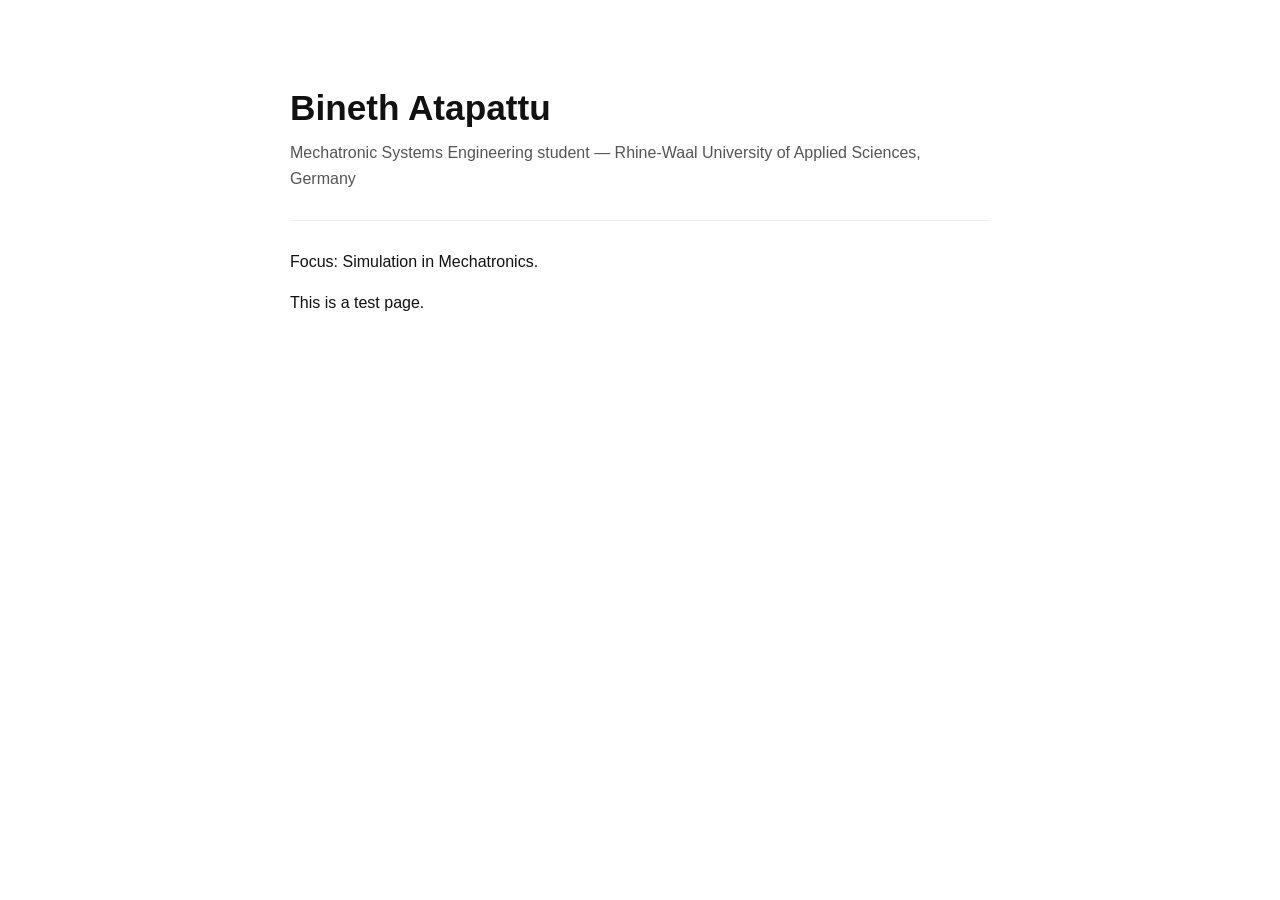
==== index.html @ b87e43ed "Initial portfolio test page Co-Authored-By: Claude Opus 4.8 <noreply@anthropic.com>" ====
<!DOCTYPE html>
<html lang="en">
<head>
  <meta charset="UTF-8" />
  <meta name="viewport" content="width=device-width, initial-scale=1.0" />
  <title>Bineth Atapattu</title>
  <style>
    body {
      font-family: -apple-system, BlinkMacSystemFont, "Segoe UI", Arial, sans-serif;
      background: #ffffff;
      color: #111111;
      max-width: 700px;
      margin: 80px auto;
      padding: 0 24px;
      line-height: 1.6;
    }
    h1 { font-size: 2.2rem; margin-bottom: 4px; }
    p.sub { color: #555; margin-top: 0; }
    hr { border: none; border-top: 1px solid #eee; margin: 28px 0; }
  </style>
</head>
<body>
  <h1>Bineth Atapattu</h1>
  <p class="sub">Mechatronic Systems Engineering student — Rhine-Waal University of Applied Sciences, Germany</p>
  <hr />
  <p>Focus: Simulation in Mechatronics.</p>
  <p>This is a test page.</p>
</body>
</html>
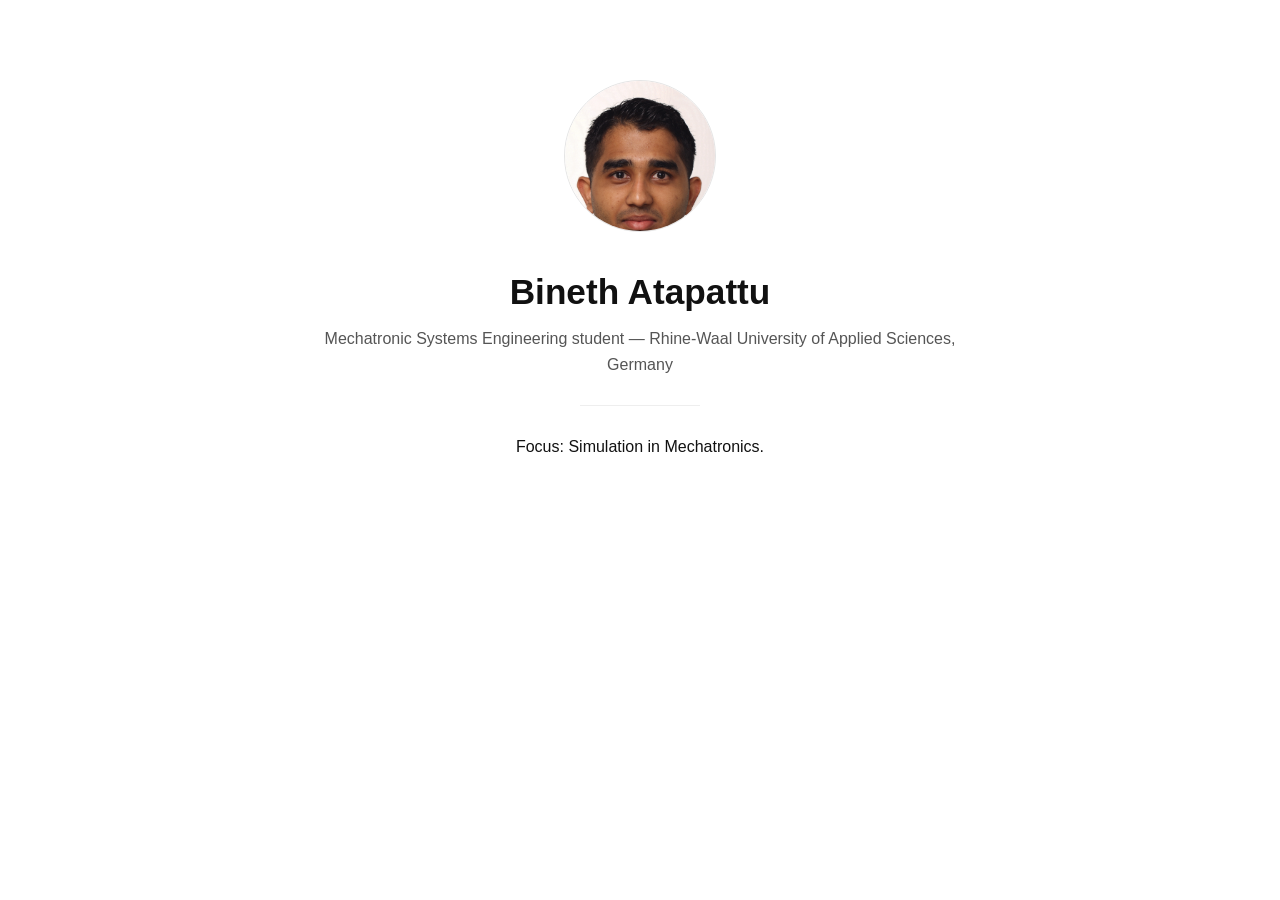
==== commit f9f24f25: "Add profile photo to homepage Co-Authored-By: Claude Opus 4.8 <noreply@anthropic.com>" ====
--- a/index.html
+++ b/index.html
@@ -13,17 +13,27 @@
       margin: 80px auto;
       padding: 0 24px;
       line-height: 1.6;
+      text-align: center;
     }
-    h1 { font-size: 2.2rem; margin-bottom: 4px; }
+    img.photo {
+      width: 150px;
+      height: 150px;
+      border-radius: 50%;
+      object-fit: cover;
+      object-position: center top;
+      border: 1px solid #e5e5e5;
+      margin-bottom: 24px;
+    }
+    h1 { font-size: 2.2rem; margin: 0 0 6px; }
     p.sub { color: #555; margin-top: 0; }
-    hr { border: none; border-top: 1px solid #eee; margin: 28px 0; }
+    hr { border: none; border-top: 1px solid #eee; margin: 28px auto; max-width: 120px; }
   </style>
 </head>
 <body>
+  <img class="photo" src="binethfacephoto.png" alt="Bineth Atapattu" />
   <h1>Bineth Atapattu</h1>
   <p class="sub">Mechatronic Systems Engineering student — Rhine-Waal University of Applied Sciences, Germany</p>
   <hr />
   <p>Focus: Simulation in Mechatronics.</p>
-  <p>This is a test page.</p>
 </body>
 </html>
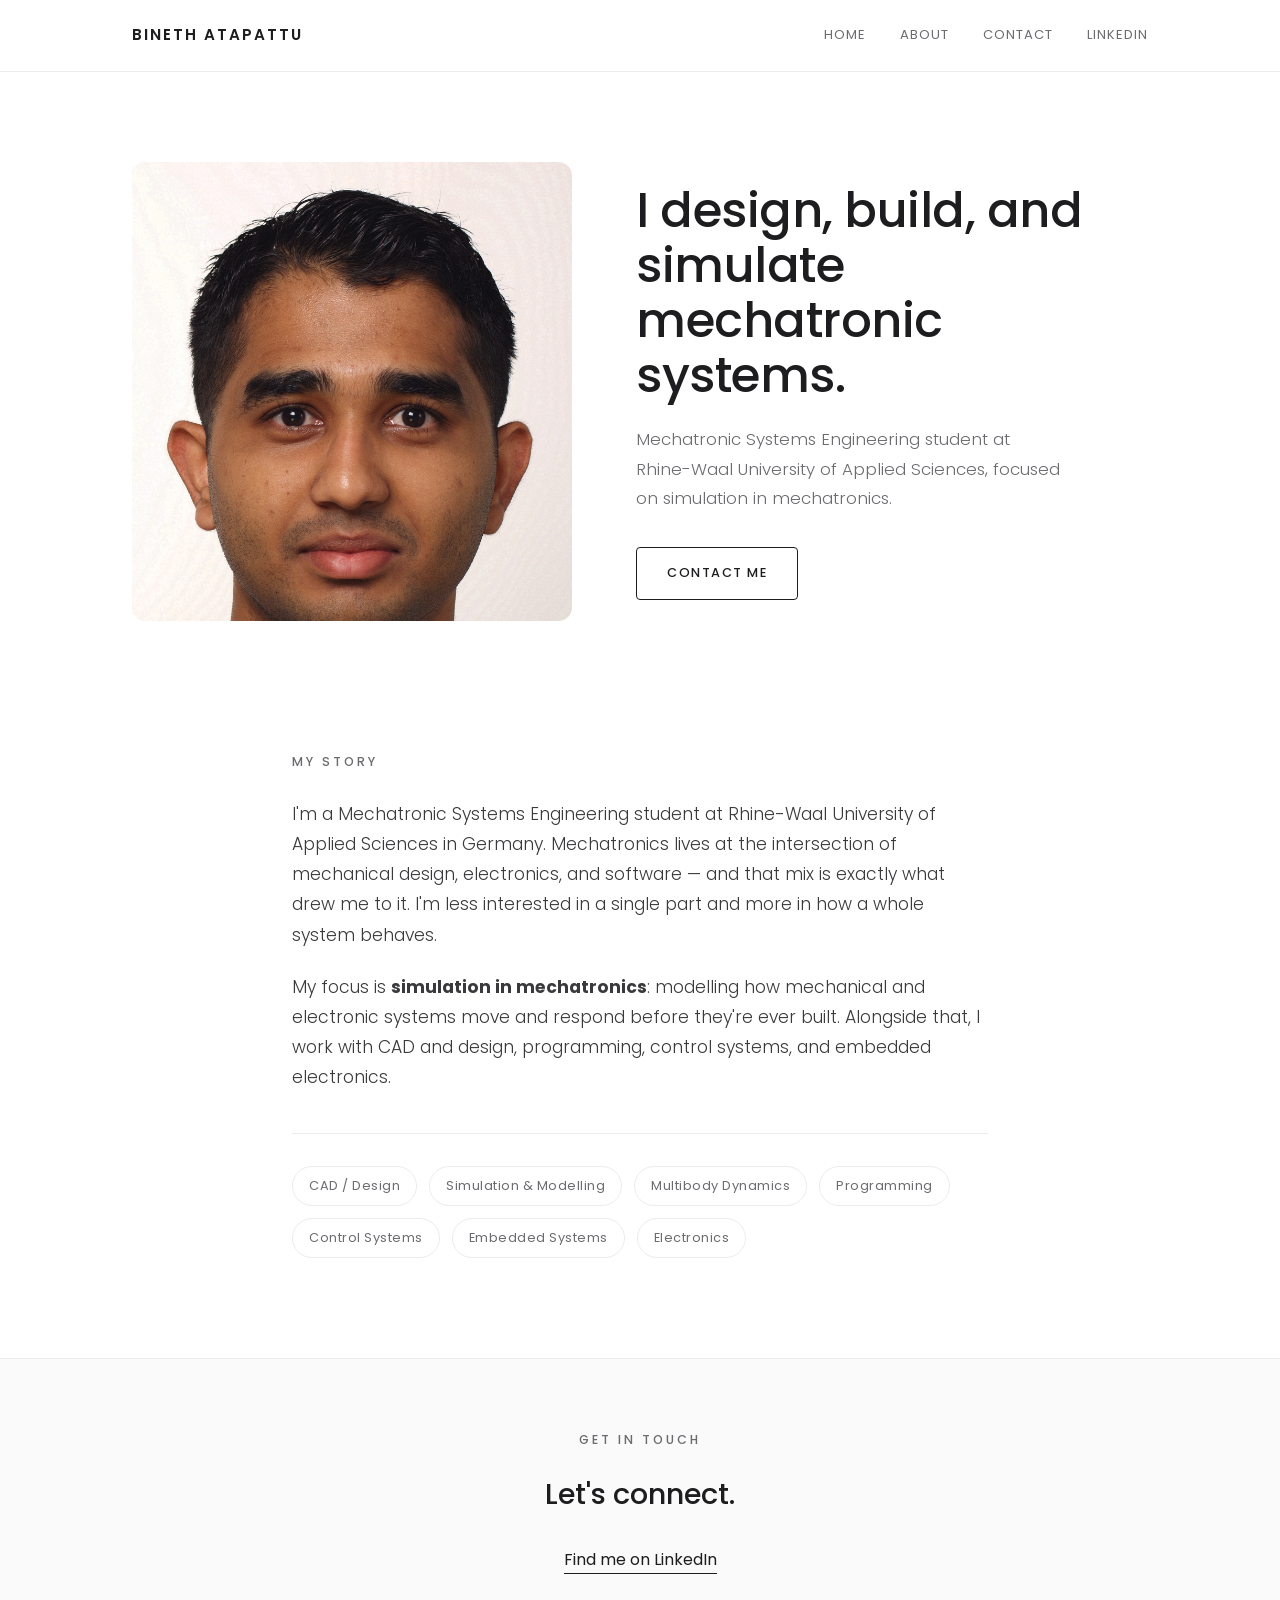
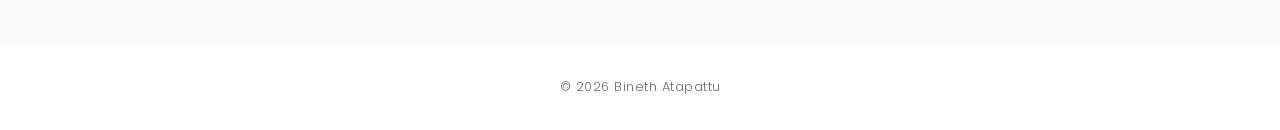
==== commit 45c3f333: "Rebuild homepage in minimal editorial style (Liv Lanes concept) Co-Authored-By: Claude Opus 4.8 <nor" ====
--- a/index.html
+++ b/index.html
@@ -4,36 +4,161 @@
   <meta charset="UTF-8" />
   <meta name="viewport" content="width=device-width, initial-scale=1.0" />
   <title>Bineth Atapattu</title>
+  <meta name="description" content="Bineth Atapattu — Mechatronic Systems Engineering student specializing in simulation in mechatronics." />
+  <link rel="preconnect" href="https://fonts.googleapis.com" />
+  <link rel="preconnect" href="https://fonts.gstatic.com" crossorigin />
+  <link href="https://fonts.googleapis.com/css2?family=Poppins:wght@300;400;500;600&display=swap" rel="stylesheet" />
   <style>
+    :root {
+      --bg: #ffffff;
+      --text: #1d1d1f;
+      --muted: #6b6b70;
+      --line: #ececec;
+      --dark: #1d1d1f;
+      --max: 1080px;
+    }
+    * { box-sizing: border-box; margin: 0; padding: 0; }
+    html { scroll-behavior: smooth; }
     body {
-      font-family: -apple-system, BlinkMacSystemFont, "Segoe UI", Arial, sans-serif;
-      background: #ffffff;
-      color: #111111;
-      max-width: 700px;
-      margin: 80px auto;
-      padding: 0 24px;
-      line-height: 1.6;
-      text-align: center;
+      font-family: "Poppins", -apple-system, BlinkMacSystemFont, "Segoe UI", sans-serif;
+      background: var(--bg);
+      color: var(--text);
+      font-weight: 300;
+      line-height: 1.75;
+      -webkit-font-smoothing: antialiased;
     }
-    img.photo {
-      width: 150px;
-      height: 150px;
-      border-radius: 50%;
-      object-fit: cover;
-      object-position: center top;
-      border: 1px solid #e5e5e5;
-      margin-bottom: 24px;
+    a { color: inherit; text-decoration: none; }
+
+    /* NAV */
+    nav {
+      position: sticky; top: 0; z-index: 20;
+      background: rgba(255,255,255,0.9);
+      backdrop-filter: blur(8px);
+      border-bottom: 1px solid var(--line);
     }
-    h1 { font-size: 2.2rem; margin: 0 0 6px; }
-    p.sub { color: #555; margin-top: 0; }
-    hr { border: none; border-top: 1px solid #eee; margin: 28px auto; max-width: 120px; }
+    nav .inner {
+      max-width: var(--max); margin: 0 auto;
+      padding: 22px 32px;
+      display: flex; align-items: center; justify-content: space-between;
+    }
+    nav .brand {
+      font-weight: 600; letter-spacing: 2px; text-transform: uppercase; font-size: 0.95rem;
+    }
+    nav .menu { display: flex; gap: 34px; align-items: center; }
+    nav .menu a {
+      font-size: 0.82rem; letter-spacing: 1px; text-transform: uppercase;
+      color: var(--muted); font-weight: 400; transition: color .2s;
+    }
+    nav .menu a:hover { color: var(--text); }
+
+    /* HERO */
+    .hero {
+      max-width: var(--max); margin: 0 auto;
+      padding: 90px 32px 70px;
+      display: grid; grid-template-columns: 440px 1fr; gap: 64px; align-items: center;
+    }
+    .hero .portrait {
+      width: 100%; aspect-ratio: 460 / 480;
+      object-fit: cover; object-position: center 20%;
+      border-radius: 14px; background: #f3f3f3;
+    }
+    .hero h1 {
+      font-weight: 500; font-size: clamp(2rem, 4.2vw, 3rem); line-height: 1.15;
+      letter-spacing: -0.5px; margin-bottom: 22px;
+    }
+    .hero p.lead { color: var(--muted); font-size: 1.05rem; max-width: 430px; margin-bottom: 34px; }
+    .btn {
+      display: inline-block; padding: 14px 30px;
+      border: 1px solid var(--dark); border-radius: 4px;
+      font-size: 0.8rem; letter-spacing: 1.5px; text-transform: uppercase; font-weight: 500;
+      transition: all .2s;
+    }
+    .btn:hover { background: var(--dark); color: #fff; }
+
+    /* STORY */
+    .story { max-width: 760px; margin: 0 auto; padding: 60px 32px 100px; }
+    .story .label {
+      font-size: 0.78rem; letter-spacing: 3px; text-transform: uppercase;
+      color: var(--muted); font-weight: 500; margin-bottom: 26px;
+    }
+    .story p { font-size: 1.08rem; color: #3a3a3d; margin-bottom: 22px; }
+    .story .skills {
+      margin-top: 40px; padding-top: 32px; border-top: 1px solid var(--line);
+      display: flex; flex-wrap: wrap; gap: 12px;
+    }
+    .story .skills .tag {
+      font-size: 0.8rem; letter-spacing: .5px; color: var(--muted);
+      border: 1px solid var(--line); border-radius: 999px; padding: 8px 16px; font-weight: 400;
+    }
+
+    /* CONTACT */
+    .contact { background: #fafafa; border-top: 1px solid var(--line); }
+    .contact .inner { max-width: var(--max); margin: 0 auto; padding: 70px 32px; text-align: center; }
+    .contact .label { font-size: 0.78rem; letter-spacing: 3px; text-transform: uppercase; color: var(--muted); font-weight: 500; margin-bottom: 18px; }
+    .contact h2 { font-weight: 500; font-size: 1.8rem; margin-bottom: 26px; }
+    .contact a.link { color: var(--text); border-bottom: 1px solid var(--text); padding-bottom: 2px; font-weight: 400; }
+
+    footer { padding: 32px; text-align: center; color: var(--muted); font-size: 0.8rem; letter-spacing: .5px; }
+
+    @media (max-width: 820px) {
+      .hero { grid-template-columns: 1fr; gap: 36px; text-align: center; padding-top: 56px; }
+      .hero .portrait { max-width: 320px; margin: 0 auto; }
+      .hero p.lead { margin-left: auto; margin-right: auto; }
+      nav .menu { gap: 20px; }
+      nav .brand { font-size: 0.82rem; }
+    }
   </style>
 </head>
-<body>
-  <img class="photo" src="binethfacephoto.png" alt="Bineth Atapattu" />
-  <h1>Bineth Atapattu</h1>
-  <p class="sub">Mechatronic Systems Engineering student — Rhine-Waal University of Applied Sciences, Germany</p>
-  <hr />
-  <p>Focus: Simulation in Mechatronics.</p>
+<body id="top">
+  <!-- NAV -->
+  <nav>
+    <div class="inner">
+      <a href="#top" class="brand">Bineth Atapattu</a>
+      <div class="menu">
+        <a href="#top">Home</a>
+        <a href="#story">About</a>
+        <a href="#contact">Contact</a>
+        <a href="https://www.linkedin.com/in/bineth-losara-8b21002a8/" target="_blank" rel="noopener">LinkedIn</a>
+      </div>
+    </div>
+  </nav>
+
+  <!-- HERO -->
+  <section class="hero">
+    <img class="portrait" src="binethfacephoto.png" alt="Bineth Atapattu" />
+    <div>
+      <h1>I design, build, and simulate mechatronic systems.</h1>
+      <p class="lead">Mechatronic Systems Engineering student at Rhine-Waal University of Applied Sciences, focused on simulation in mechatronics.</p>
+      <a href="#contact" class="btn">Contact Me</a>
+    </div>
+  </section>
+
+  <!-- STORY -->
+  <section class="story" id="story">
+    <div class="label">My Story</div>
+    <p>I'm a Mechatronic Systems Engineering student at Rhine-Waal University of Applied Sciences in Germany. Mechatronics lives at the intersection of mechanical design, electronics, and software — and that mix is exactly what drew me to it. I'm less interested in a single part and more in how a whole system behaves.</p>
+    <p>My focus is <strong>simulation in mechatronics</strong>: modelling how mechanical and electronic systems move and respond before they're ever built. Alongside that, I work with CAD and design, programming, control systems, and embedded electronics.</p>
+    <div class="skills">
+      <span class="tag">CAD / Design</span>
+      <span class="tag">Simulation &amp; Modelling</span>
+      <span class="tag">Multibody Dynamics</span>
+      <span class="tag">Programming</span>
+      <span class="tag">Control Systems</span>
+      <span class="tag">Embedded Systems</span>
+      <span class="tag">Electronics</span>
+    </div>
+  </section>
+
+  <!-- CONTACT -->
+  <section class="contact" id="contact">
+    <div class="inner">
+      <div class="label">Get in touch</div>
+      <h2>Let's connect.</h2>
+      <p><a class="link" href="https://www.linkedin.com/in/bineth-losara-8b21002a8/" target="_blank" rel="noopener">Find me on LinkedIn</a></p>
+    </div>
+  </section>
+
+  <footer>© <span id="year"></span> Bineth Atapattu</footer>
+  <script>document.getElementById('year').textContent = new Date().getFullYear();</script>
 </body>
 </html>
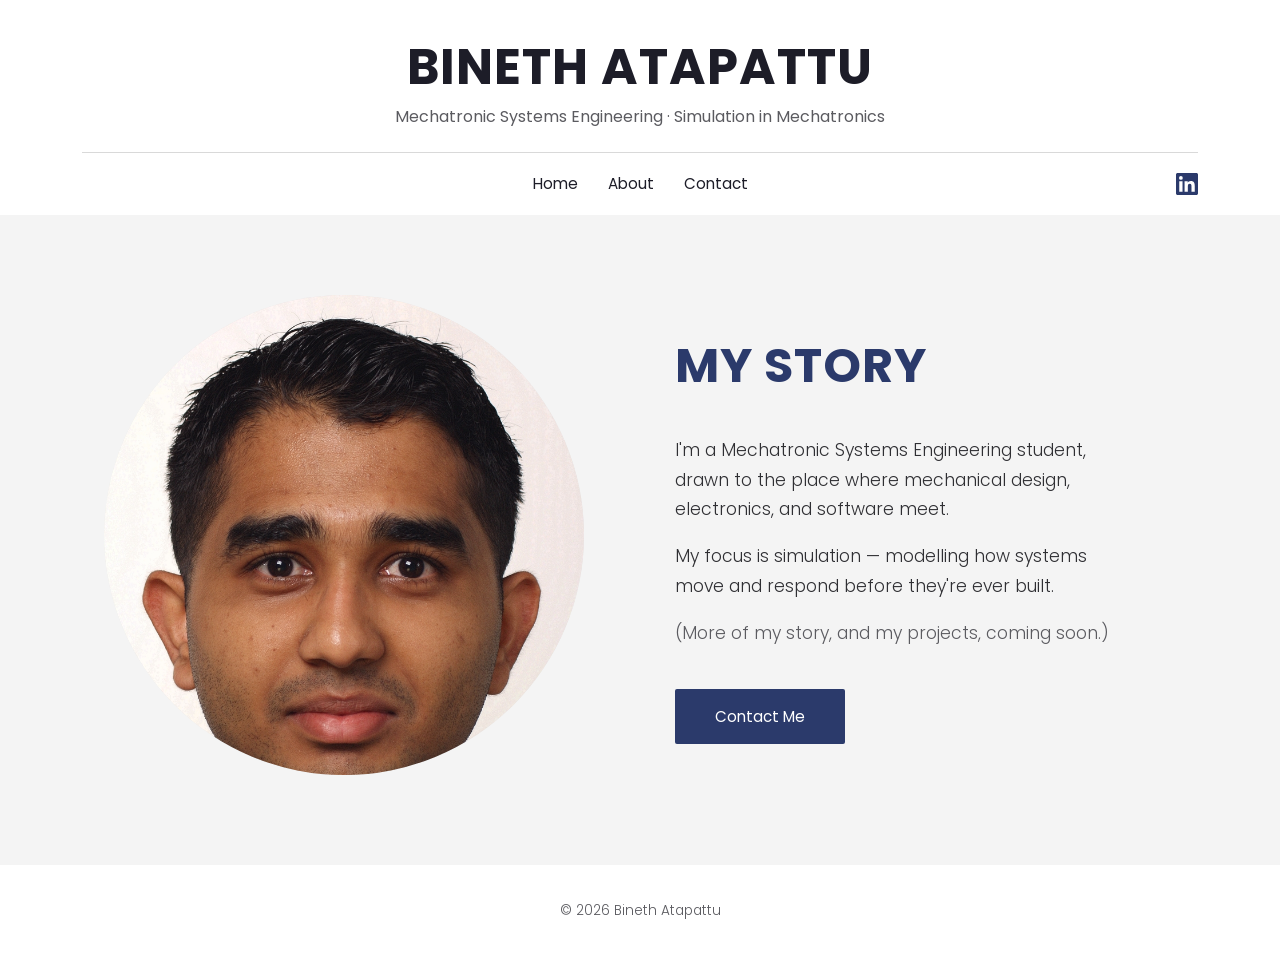
==== commit eeb31238: "Match Liv Lanes about-page layout: centered header, circular photo, navy My Story Co-Authored-By: Cl" ====
--- a/index.html
+++ b/index.html
@@ -3,160 +3,136 @@
 <head>
   <meta charset="UTF-8" />
   <meta name="viewport" content="width=device-width, initial-scale=1.0" />
-  <title>Bineth Atapattu</title>
+  <title>About | Bineth Atapattu</title>
   <meta name="description" content="Bineth Atapattu — Mechatronic Systems Engineering student specializing in simulation in mechatronics." />
   <link rel="preconnect" href="https://fonts.googleapis.com" />
   <link rel="preconnect" href="https://fonts.gstatic.com" crossorigin />
-  <link href="https://fonts.googleapis.com/css2?family=Poppins:wght@300;400;500;600&display=swap" rel="stylesheet" />
+  <link href="https://fonts.googleapis.com/css2?family=Poppins:wght@300;400;500;600;700&display=swap" rel="stylesheet" />
   <style>
     :root {
-      --bg: #ffffff;
-      --text: #1d1d1f;
-      --muted: #6b6b70;
-      --line: #ececec;
-      --dark: #1d1d1f;
-      --max: 1080px;
+      --navy: #2b3a6b;
+      --ink: #1d1d28;
+      --grey-bg: #f4f4f4;
+      --muted: #5b5b60;
+      --line: #d9d9d9;
+      --max: 1180px;
     }
     * { box-sizing: border-box; margin: 0; padding: 0; }
     html { scroll-behavior: smooth; }
     body {
       font-family: "Poppins", -apple-system, BlinkMacSystemFont, "Segoe UI", sans-serif;
-      background: var(--bg);
-      color: var(--text);
+      color: var(--ink);
       font-weight: 300;
-      line-height: 1.75;
+      line-height: 1.7;
+      background: #fff;
       -webkit-font-smoothing: antialiased;
     }
     a { color: inherit; text-decoration: none; }
 
+    /* HEADER (centered) */
+    header.site {
+      max-width: var(--max); margin: 0 auto;
+      padding: 40px 32px 0; text-align: center;
+    }
+    header.site .name {
+      font-weight: 700; letter-spacing: 1px; text-transform: uppercase;
+      font-size: clamp(1.8rem, 4.4vw, 3.1rem); color: var(--ink); line-height: 1.1;
+    }
+    header.site .tagline {
+      color: var(--muted); font-size: 1rem; font-weight: 400; margin-top: 8px;
+    }
+    header.site .divider { border: none; border-top: 1px solid var(--line); margin: 22px 0 0; }
+
     /* NAV */
-    nav {
-      position: sticky; top: 0; z-index: 20;
-      background: rgba(255,255,255,0.9);
-      backdrop-filter: blur(8px);
-      border-bottom: 1px solid var(--line);
-    }
     nav .inner {
       max-width: var(--max); margin: 0 auto;
-      padding: 22px 32px;
-      display: flex; align-items: center; justify-content: space-between;
+      padding: 18px 32px; display: flex; align-items: center; justify-content: center;
+      position: relative;
     }
-    nav .brand {
-      font-weight: 600; letter-spacing: 2px; text-transform: uppercase; font-size: 0.95rem;
-    }
-    nav .menu { display: flex; gap: 34px; align-items: center; }
-    nav .menu a {
-      font-size: 0.82rem; letter-spacing: 1px; text-transform: uppercase;
-      color: var(--muted); font-weight: 400; transition: color .2s;
-    }
-    nav .menu a:hover { color: var(--text); }
+    nav .menu { display: flex; gap: 30px; }
+    nav .menu a { font-size: 0.95rem; font-weight: 400; color: var(--ink); transition: color .2s; }
+    nav .menu a:hover { color: var(--navy); }
+    nav .social { position: absolute; right: 32px; top: 50%; transform: translateY(-50%); display: flex; align-items: center; }
+    nav .social svg { width: 22px; height: 22px; fill: var(--navy); }
 
     /* HERO */
-    .hero {
+    .hero { background: var(--grey-bg); }
+    .hero .inner {
       max-width: var(--max); margin: 0 auto;
-      padding: 90px 32px 70px;
-      display: grid; grid-template-columns: 440px 1fr; gap: 64px; align-items: center;
+      padding: 80px 32px 90px;
+      display: grid; grid-template-columns: 1fr 1fr; gap: 70px; align-items: center;
     }
-    .hero .portrait {
-      width: 100%; aspect-ratio: 460 / 480;
-      object-fit: cover; object-position: center 20%;
-      border-radius: 14px; background: #f3f3f3;
+    .hero .photo-wrap { display: flex; justify-content: center; }
+    .hero .photo {
+      width: min(44vw, 480px); aspect-ratio: 1 / 1;
+      border-radius: 50%; object-fit: cover; object-position: center 22%;
+      background: #e6e6e6;
     }
-    .hero h1 {
-      font-weight: 500; font-size: clamp(2rem, 4.2vw, 3rem); line-height: 1.15;
-      letter-spacing: -0.5px; margin-bottom: 22px;
+    .hero h2 {
+      color: var(--navy); font-weight: 700; text-transform: uppercase;
+      font-size: clamp(2rem, 4vw, 3rem); letter-spacing: 1px; margin-bottom: 30px;
     }
-    .hero p.lead { color: var(--muted); font-size: 1.05rem; max-width: 430px; margin-bottom: 34px; }
+    .hero p { color: #2f2f33; font-size: 1.08rem; margin-bottom: 18px; max-width: 460px; }
+    .hero p.note { color: var(--muted); }
     .btn {
-      display: inline-block; padding: 14px 30px;
-      border: 1px solid var(--dark); border-radius: 4px;
-      font-size: 0.8rem; letter-spacing: 1.5px; text-transform: uppercase; font-weight: 500;
-      transition: all .2s;
+      display: inline-block; margin-top: 22px;
+      background: var(--navy); color: #fff;
+      padding: 15px 40px; font-size: 0.95rem; font-weight: 400;
+      border-radius: 2px; transition: background .2s;
     }
-    .btn:hover { background: var(--dark); color: #fff; }
+    .btn:hover { background: #1f2c52; }
 
-    /* STORY */
-    .story { max-width: 760px; margin: 0 auto; padding: 60px 32px 100px; }
-    .story .label {
-      font-size: 0.78rem; letter-spacing: 3px; text-transform: uppercase;
-      color: var(--muted); font-weight: 500; margin-bottom: 26px;
-    }
-    .story p { font-size: 1.08rem; color: #3a3a3d; margin-bottom: 22px; }
-    .story .skills {
-      margin-top: 40px; padding-top: 32px; border-top: 1px solid var(--line);
-      display: flex; flex-wrap: wrap; gap: 12px;
-    }
-    .story .skills .tag {
-      font-size: 0.8rem; letter-spacing: .5px; color: var(--muted);
-      border: 1px solid var(--line); border-radius: 999px; padding: 8px 16px; font-weight: 400;
-    }
+    footer { text-align: center; padding: 34px; color: var(--muted); font-size: 0.85rem; }
 
-    /* CONTACT */
-    .contact { background: #fafafa; border-top: 1px solid var(--line); }
-    .contact .inner { max-width: var(--max); margin: 0 auto; padding: 70px 32px; text-align: center; }
-    .contact .label { font-size: 0.78rem; letter-spacing: 3px; text-transform: uppercase; color: var(--muted); font-weight: 500; margin-bottom: 18px; }
-    .contact h2 { font-weight: 500; font-size: 1.8rem; margin-bottom: 26px; }
-    .contact a.link { color: var(--text); border-bottom: 1px solid var(--text); padding-bottom: 2px; font-weight: 400; }
-
-    footer { padding: 32px; text-align: center; color: var(--muted); font-size: 0.8rem; letter-spacing: .5px; }
-
-    @media (max-width: 820px) {
-      .hero { grid-template-columns: 1fr; gap: 36px; text-align: center; padding-top: 56px; }
-      .hero .portrait { max-width: 320px; margin: 0 auto; }
-      .hero p.lead { margin-left: auto; margin-right: auto; }
+    @media (max-width: 860px) {
+      .hero .inner { grid-template-columns: 1fr; gap: 40px; text-align: center; padding-top: 56px; }
+      .hero .photo { width: min(72vw, 360px); }
+      .hero p, .hero p.note { margin-left: auto; margin-right: auto; }
+      nav .social { display: none; }
       nav .menu { gap: 20px; }
-      nav .brand { font-size: 0.82rem; }
     }
   </style>
 </head>
 <body id="top">
+  <!-- HEADER -->
+  <header class="site">
+    <a href="#top" class="name">Bineth Atapattu</a>
+    <div class="tagline">Mechatronic Systems Engineering · Simulation in Mechatronics</div>
+    <hr class="divider" />
+  </header>
+
   <!-- NAV -->
   <nav>
     <div class="inner">
-      <a href="#top" class="brand">Bineth Atapattu</a>
       <div class="menu">
         <a href="#top">Home</a>
         <a href="#story">About</a>
         <a href="#contact">Contact</a>
-        <a href="https://www.linkedin.com/in/bineth-losara-8b21002a8/" target="_blank" rel="noopener">LinkedIn</a>
       </div>
+      <a class="social" href="https://www.linkedin.com/in/bineth-losara-8b21002a8/" target="_blank" rel="noopener" aria-label="LinkedIn">
+        <svg viewBox="0 0 24 24" role="img"><path d="M20.45 20.45h-3.56v-5.57c0-1.33-.02-3.04-1.85-3.04-1.85 0-2.13 1.45-2.13 2.94v5.67H9.35V9h3.42v1.56h.05c.48-.9 1.64-1.85 3.37-1.85 3.6 0 4.27 2.37 4.27 5.46v6.28zM5.34 7.43a2.06 2.06 0 1 1 0-4.12 2.06 2.06 0 0 1 0 4.12zM7.12 20.45H3.56V9h3.56v11.45zM22.22 0H1.77C.79 0 0 .77 0 1.73v20.54C0 23.23.79 24 1.77 24h20.45c.98 0 1.78-.77 1.78-1.73V1.73C24 .77 23.2 0 22.22 0z"/></svg>
+      </a>
     </div>
   </nav>
 
-  <!-- HERO -->
-  <section class="hero">
-    <img class="portrait" src="binethfacephoto.png" alt="Bineth Atapattu" />
-    <div>
-      <h1>I design, build, and simulate mechatronic systems.</h1>
-      <p class="lead">Mechatronic Systems Engineering student at Rhine-Waal University of Applied Sciences, focused on simulation in mechatronics.</p>
-      <a href="#contact" class="btn">Contact Me</a>
+  <!-- HERO / MY STORY -->
+  <section class="hero" id="story">
+    <div class="inner">
+      <div class="photo-wrap">
+        <img class="photo" src="binethfacephoto.png" alt="Bineth Atapattu" />
+      </div>
+      <div>
+        <h2>My Story</h2>
+        <p>I'm a Mechatronic Systems Engineering student, drawn to the place where mechanical design, electronics, and software meet.</p>
+        <p>My focus is simulation — modelling how systems move and respond before they're ever built.</p>
+        <p class="note">(More of my story, and my projects, coming soon.)</p>
+        <a href="#contact" class="btn">Contact Me</a>
+      </div>
     </div>
   </section>
 
-  <!-- STORY -->
-  <section class="story" id="story">
-    <div class="label">My Story</div>
-    <p>I'm a Mechatronic Systems Engineering student at Rhine-Waal University of Applied Sciences in Germany. Mechatronics lives at the intersection of mechanical design, electronics, and software — and that mix is exactly what drew me to it. I'm less interested in a single part and more in how a whole system behaves.</p>
-    <p>My focus is <strong>simulation in mechatronics</strong>: modelling how mechanical and electronic systems move and respond before they're ever built. Alongside that, I work with CAD and design, programming, control systems, and embedded electronics.</p>
-    <div class="skills">
-      <span class="tag">CAD / Design</span>
-      <span class="tag">Simulation &amp; Modelling</span>
-      <span class="tag">Multibody Dynamics</span>
-      <span class="tag">Programming</span>
-      <span class="tag">Control Systems</span>
-      <span class="tag">Embedded Systems</span>
-      <span class="tag">Electronics</span>
-    </div>
-  </section>
-
-  <!-- CONTACT -->
-  <section class="contact" id="contact">
-    <div class="inner">
-      <div class="label">Get in touch</div>
-      <h2>Let's connect.</h2>
-      <p><a class="link" href="https://www.linkedin.com/in/bineth-losara-8b21002a8/" target="_blank" rel="noopener">Find me on LinkedIn</a></p>
-    </div>
-  </section>
+  <!-- CONTACT (anchor target) -->
+  <section id="contact"></section>
 
   <footer>© <span id="year"></span> Bineth Atapattu</footer>
   <script>document.getElementById('year').textContent = new Date().getFullYear();</script>
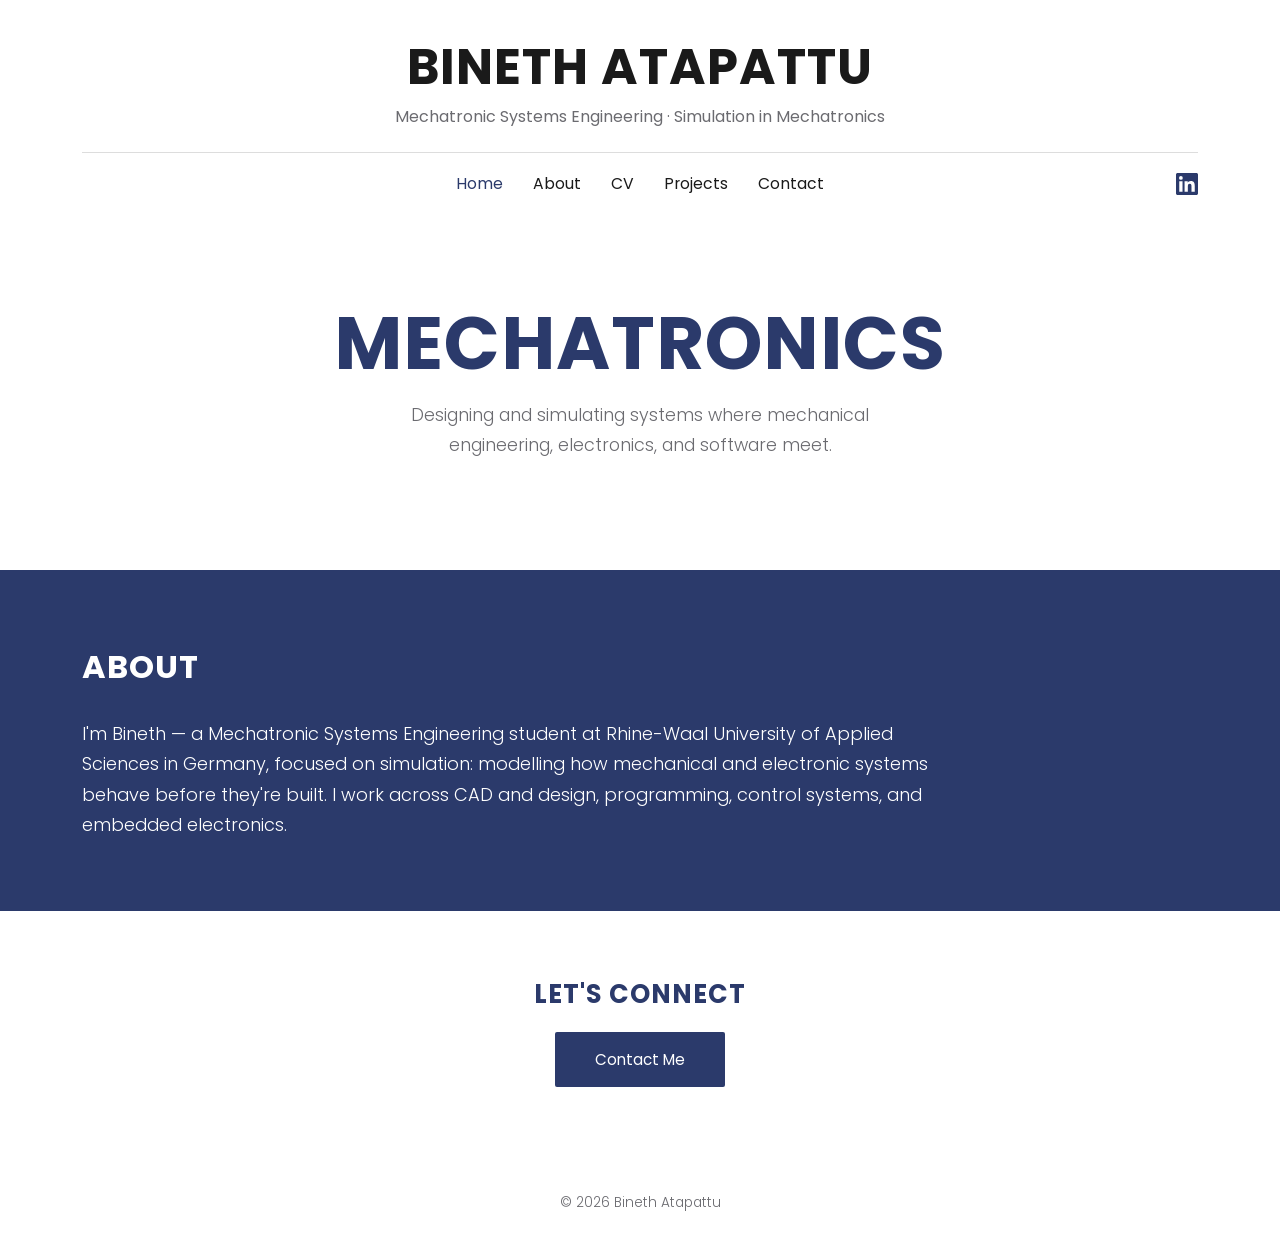
==== commit 836c05b7: "Remove photo from Home hero (centered headline); photo to be added later Co-Authored-By: Claude Opus" ====
--- a/index.html
+++ b/index.html
@@ -3,111 +3,24 @@
 <head>
   <meta charset="UTF-8" />
   <meta name="viewport" content="width=device-width, initial-scale=1.0" />
-  <title>About | Bineth Atapattu</title>
+  <title>Bineth Atapattu</title>
   <meta name="description" content="Bineth Atapattu — Mechatronic Systems Engineering student specializing in simulation in mechatronics." />
-  <link rel="preconnect" href="https://fonts.googleapis.com" />
-  <link rel="preconnect" href="https://fonts.gstatic.com" crossorigin />
-  <link href="https://fonts.googleapis.com/css2?family=Poppins:wght@300;400;500;600;700&display=swap" rel="stylesheet" />
-  <style>
-    :root {
-      --navy: #2b3a6b;
-      --ink: #1d1d28;
-      --grey-bg: #f4f4f4;
-      --muted: #5b5b60;
-      --line: #d9d9d9;
-      --max: 1180px;
-    }
-    * { box-sizing: border-box; margin: 0; padding: 0; }
-    html { scroll-behavior: smooth; }
-    body {
-      font-family: "Poppins", -apple-system, BlinkMacSystemFont, "Segoe UI", sans-serif;
-      color: var(--ink);
-      font-weight: 300;
-      line-height: 1.7;
-      background: #fff;
-      -webkit-font-smoothing: antialiased;
-    }
-    a { color: inherit; text-decoration: none; }
-
-    /* HEADER (centered) */
-    header.site {
-      max-width: var(--max); margin: 0 auto;
-      padding: 40px 32px 0; text-align: center;
-    }
-    header.site .name {
-      font-weight: 700; letter-spacing: 1px; text-transform: uppercase;
-      font-size: clamp(1.8rem, 4.4vw, 3.1rem); color: var(--ink); line-height: 1.1;
-    }
-    header.site .tagline {
-      color: var(--muted); font-size: 1rem; font-weight: 400; margin-top: 8px;
-    }
-    header.site .divider { border: none; border-top: 1px solid var(--line); margin: 22px 0 0; }
-
-    /* NAV */
-    nav .inner {
-      max-width: var(--max); margin: 0 auto;
-      padding: 18px 32px; display: flex; align-items: center; justify-content: center;
-      position: relative;
-    }
-    nav .menu { display: flex; gap: 30px; }
-    nav .menu a { font-size: 0.95rem; font-weight: 400; color: var(--ink); transition: color .2s; }
-    nav .menu a:hover { color: var(--navy); }
-    nav .social { position: absolute; right: 32px; top: 50%; transform: translateY(-50%); display: flex; align-items: center; }
-    nav .social svg { width: 22px; height: 22px; fill: var(--navy); }
-
-    /* HERO */
-    .hero { background: var(--grey-bg); }
-    .hero .inner {
-      max-width: var(--max); margin: 0 auto;
-      padding: 80px 32px 90px;
-      display: grid; grid-template-columns: 1fr 1fr; gap: 70px; align-items: center;
-    }
-    .hero .photo-wrap { display: flex; justify-content: center; }
-    .hero .photo {
-      width: min(44vw, 480px); aspect-ratio: 1 / 1;
-      border-radius: 50%; object-fit: cover; object-position: center 22%;
-      background: #e6e6e6;
-    }
-    .hero h2 {
-      color: var(--navy); font-weight: 700; text-transform: uppercase;
-      font-size: clamp(2rem, 4vw, 3rem); letter-spacing: 1px; margin-bottom: 30px;
-    }
-    .hero p { color: #2f2f33; font-size: 1.08rem; margin-bottom: 18px; max-width: 460px; }
-    .hero p.note { color: var(--muted); }
-    .btn {
-      display: inline-block; margin-top: 22px;
-      background: var(--navy); color: #fff;
-      padding: 15px 40px; font-size: 0.95rem; font-weight: 400;
-      border-radius: 2px; transition: background .2s;
-    }
-    .btn:hover { background: #1f2c52; }
-
-    footer { text-align: center; padding: 34px; color: var(--muted); font-size: 0.85rem; }
-
-    @media (max-width: 860px) {
-      .hero .inner { grid-template-columns: 1fr; gap: 40px; text-align: center; padding-top: 56px; }
-      .hero .photo { width: min(72vw, 360px); }
-      .hero p, .hero p.note { margin-left: auto; margin-right: auto; }
-      nav .social { display: none; }
-      nav .menu { gap: 20px; }
-    }
-  </style>
+  <link rel="stylesheet" href="styles.css" />
 </head>
-<body id="top">
-  <!-- HEADER -->
+<body>
   <header class="site">
-    <a href="#top" class="name">Bineth Atapattu</a>
+    <a href="index.html" class="name">Bineth Atapattu</a>
     <div class="tagline">Mechatronic Systems Engineering · Simulation in Mechatronics</div>
     <hr class="divider" />
   </header>
-
-  <!-- NAV -->
   <nav>
     <div class="inner">
       <div class="menu">
-        <a href="#top">Home</a>
-        <a href="#story">About</a>
-        <a href="#contact">Contact</a>
+        <a href="index.html" class="active">Home</a>
+        <a href="about.html">About</a>
+        <a href="cv.html">CV</a>
+        <a href="projects.html">Projects</a>
+        <a href="contact.html">Contact</a>
       </div>
       <a class="social" href="https://www.linkedin.com/in/bineth-losara-8b21002a8/" target="_blank" rel="noopener" aria-label="LinkedIn">
         <svg viewBox="0 0 24 24" role="img"><path d="M20.45 20.45h-3.56v-5.57c0-1.33-.02-3.04-1.85-3.04-1.85 0-2.13 1.45-2.13 2.94v5.67H9.35V9h3.42v1.56h.05c.48-.9 1.64-1.85 3.37-1.85 3.6 0 4.27 2.37 4.27 5.46v6.28zM5.34 7.43a2.06 2.06 0 1 1 0-4.12 2.06 2.06 0 0 1 0 4.12zM7.12 20.45H3.56V9h3.56v11.45zM22.22 0H1.77C.79 0 0 .77 0 1.73v20.54C0 23.23.79 24 1.77 24h20.45c.98 0 1.78-.77 1.78-1.73V1.73C24 .77 23.2 0 22.22 0z"/></svg>
@@ -115,26 +28,31 @@
     </div>
   </nav>
 
-  <!-- HERO / MY STORY -->
-  <section class="hero" id="story">
+  <!-- HERO (photo to be added later) -->
+  <section class="hero hero-center">
     <div class="inner">
-      <div class="photo-wrap">
-        <img class="photo" src="binethfacephoto.png" alt="Bineth Atapattu" />
-      </div>
       <div>
-        <h2>My Story</h2>
-        <p>I'm a Mechatronic Systems Engineering student, drawn to the place where mechanical design, electronics, and software meet.</p>
-        <p>My focus is simulation — modelling how systems move and respond before they're ever built.</p>
-        <p class="note">(More of my story, and my projects, coming soon.)</p>
-        <a href="#contact" class="btn">Contact Me</a>
+        <h1 class="h-navy">Mechatronics</h1>
+        <p class="hero-sub">Designing and simulating systems where mechanical engineering, electronics, and software meet.</p>
       </div>
     </div>
   </section>
 
-  <!-- CONTACT (anchor target) -->
-  <section id="contact"></section>
+  <!-- ABOUT BAND -->
+  <section class="about-band">
+    <div class="inner">
+      <h2>About</h2>
+      <p>I'm Bineth — a Mechatronic Systems Engineering student at Rhine-Waal University of Applied Sciences in Germany, focused on simulation: modelling how mechanical and electronic systems behave before they're built. I work across CAD and design, programming, control systems, and embedded electronics.</p>
+    </div>
+  </section>
 
-  <footer>© <span id="year"></span> Bineth Atapattu</footer>
-  <script>document.getElementById('year').textContent = new Date().getFullYear();</script>
+  <!-- CTA -->
+  <section class="section" style="text-align:center;">
+    <h2 class="h-navy" style="font-size:1.6rem; margin-bottom:24px;">Let's connect</h2>
+    <a href="contact.html" class="btn">Contact Me</a>
+  </section>
+
+  <footer class="site">© <span class="year"></span> Bineth Atapattu</footer>
+  <script>document.querySelectorAll('.year').forEach(e=>e.textContent=new Date().getFullYear());</script>
 </body>
 </html>
--- a/styles.css
+++ b/styles.css
@@ -0,0 +1,156 @@
+/* ===== Bineth Atapattu — portfolio (Liv Lanes concept) ===== */
+@import url('https://fonts.googleapis.com/css2?family=Poppins:wght@300;400;500;600;700&display=swap');
+
+:root {
+  --navy: #2b3a6b;
+  --navy-dark: #1f2c52;
+  --ink: #1a1a1a;
+  --grey-bg: #f4f4f4;
+  --muted: #6b6b70;
+  --line: #dddddd;
+  --max: 1180px;
+}
+* { box-sizing: border-box; margin: 0; padding: 0; }
+html { scroll-behavior: smooth; }
+body {
+  font-family: "Poppins", -apple-system, BlinkMacSystemFont, "Segoe UI", sans-serif;
+  color: var(--ink);
+  font-weight: 300;
+  line-height: 1.7;
+  background: #fff;
+  -webkit-font-smoothing: antialiased;
+}
+a { color: inherit; text-decoration: none; }
+img { display: block; max-width: 100%; }
+
+/* ===== HEADER (centered, on every page) ===== */
+header.site { max-width: var(--max); margin: 0 auto; padding: 40px 32px 0; text-align: center; }
+header.site .name {
+  font-weight: 700; letter-spacing: 1px; text-transform: uppercase;
+  font-size: clamp(1.7rem, 4.4vw, 3.1rem); color: var(--ink); line-height: 1.1;
+  display: inline-block;
+}
+header.site .tagline { color: var(--muted); font-size: 1rem; font-weight: 400; margin-top: 8px; }
+header.site .divider { border: none; border-top: 1px solid var(--line); margin-top: 22px; }
+
+/* ===== NAV ===== */
+nav .inner {
+  max-width: var(--max); margin: 0 auto; padding: 18px 32px;
+  display: flex; align-items: center; justify-content: center; position: relative;
+}
+nav .menu { display: flex; gap: 30px; flex-wrap: wrap; justify-content: center; }
+nav .menu a { font-size: 0.98rem; font-weight: 400; color: var(--ink); transition: color .2s; }
+nav .menu a:hover, nav .menu a.active { color: var(--navy); }
+nav .social { position: absolute; right: 32px; top: 50%; transform: translateY(-50%); display: flex; align-items: center; }
+nav .social svg { width: 22px; height: 22px; fill: var(--navy); }
+
+/* ===== SHARED HEADINGS ===== */
+.h-navy {
+  color: var(--navy); font-weight: 700; text-transform: uppercase;
+  letter-spacing: 1px; line-height: 1.05;
+}
+.section { max-width: var(--max); margin: 0 auto; padding: 70px 32px; }
+
+/* ===== BUTTON ===== */
+.btn {
+  display: inline-block; background: var(--navy); color: #fff;
+  padding: 15px 40px; font-size: 0.95rem; font-weight: 400;
+  border-radius: 2px; border: none; cursor: pointer; transition: background .2s;
+}
+.btn:hover { background: var(--navy-dark); }
+
+/* ===== HERO (Home) ===== */
+.hero { background: #fff; }
+.hero .inner {
+  max-width: var(--max); margin: 0 auto; padding: 50px 32px 70px;
+  display: grid; grid-template-columns: 1fr 1fr; gap: 60px; align-items: center;
+}
+.hero .photo-rect {
+  width: 100%; aspect-ratio: 4 / 5; object-fit: cover; object-position: center 22%;
+  background: #ececec; border-radius: 4px;
+}
+.hero h1 { font-size: clamp(2.4rem, 6vw, 4.6rem); margin-bottom: 18px; }
+.hero .hero-sub { color: var(--muted); font-size: 1.1rem; max-width: 460px; }
+
+/* Home hero without photo (centered) */
+.hero-center .inner { grid-template-columns: 1fr; justify-items: center; text-align: center; padding: 90px 32px 110px; }
+.hero-center .hero-sub { margin: 0 auto; }
+
+/* ===== ABOUT BAND (navy) ===== */
+.about-band { background: var(--navy); color: #fff; }
+.about-band .inner { max-width: var(--max); margin: 0 auto; padding: 70px 32px; }
+.about-band h2 { font-weight: 700; text-transform: uppercase; letter-spacing: 1px; font-size: 2rem; margin-bottom: 24px; }
+.about-band p { font-size: 1.12rem; font-weight: 300; max-width: 880px; }
+
+/* ===== STORY (About page) ===== */
+.story { background: var(--grey-bg); }
+.story .inner {
+  max-width: var(--max); margin: 0 auto; padding: 80px 32px 90px;
+  display: grid; grid-template-columns: 1fr 1fr; gap: 70px; align-items: center;
+}
+.story .photo-circle {
+  width: min(44vw, 460px); aspect-ratio: 1/1; border-radius: 50%;
+  object-fit: cover; object-position: center 22%; background: #e6e6e6; justify-self: center;
+}
+.story h2 { font-size: clamp(2rem, 4vw, 3rem); margin-bottom: 28px; }
+.story p { color: #2f2f33; font-size: 1.08rem; margin-bottom: 18px; max-width: 460px; }
+.story p.note { color: var(--muted); }
+.story .btn { margin-top: 22px; }
+
+/* ===== RESUME / CV ===== */
+.resume-head { text-align: center; padding: 70px 32px 10px; }
+.resume-head h2 { font-size: clamp(2rem, 4vw, 2.8rem); }
+.resume-head .sub { color: var(--muted); margin-top: 4px; }
+.timeline { max-width: 980px; margin: 0 auto; padding: 40px 32px 90px; }
+.tl-row { display: grid; grid-template-columns: 80px 200px 1fr; gap: 28px; padding: 28px 0; align-items: start; }
+.tl-row .icon { width: 52px; height: 52px; }
+.tl-row .icon svg { width: 100%; height: 100%; fill: none; stroke: var(--navy); stroke-width: 1.6; }
+.tl-row .date { color: var(--ink); font-weight: 300; padding-top: 4px; }
+.tl-row .role { color: var(--navy); font-weight: 600; text-transform: uppercase; line-height: 1.3; }
+.tl-row .desc { color: #444; font-size: 1rem; margin-top: 6px; }
+
+/* ===== PROJECTS ===== */
+.proj-head { text-align: center; padding: 70px 32px 0; }
+.proj-head h2 { font-size: clamp(2rem, 4vw, 2.8rem); }
+.proj-head .sub { color: var(--muted); margin-top: 4px; }
+.proj-grid {
+  max-width: var(--max); margin: 0 auto; padding: 50px 32px 90px;
+  display: grid; grid-template-columns: repeat(auto-fill, minmax(300px, 1fr)); gap: 28px;
+}
+.card { border: 1px solid var(--line); border-radius: 8px; overflow: hidden; background: #fff; }
+.card .thumb { aspect-ratio: 16/10; background: var(--grey-bg); display: flex; align-items: center; justify-content: center; color: var(--muted); font-size: 0.9rem; }
+.card .body { padding: 22px; }
+.card h3 { color: var(--navy); font-weight: 600; font-size: 1.15rem; margin-bottom: 8px; }
+.card .meta { color: var(--muted); font-size: 0.82rem; margin-bottom: 10px; }
+.card p { color: #444; font-size: 0.95rem; }
+
+/* ===== CONTACT ===== */
+.contact-head { text-align: center; padding: 80px 32px 10px; }
+.contact-head h2 { font-size: clamp(2rem, 4.4vw, 3rem); }
+.contact-form { max-width: 880px; margin: 0 auto; padding: 30px 32px 90px; }
+.contact-form .field { margin-bottom: 30px; }
+.contact-form label { display: block; font-size: 0.95rem; margin-bottom: 6px; }
+.contact-form input, .contact-form textarea {
+  width: 100%; border: none; border-bottom: 1px solid #111; background: transparent;
+  font-family: inherit; font-size: 1rem; padding: 8px 0; color: var(--ink);
+}
+.contact-form textarea { resize: vertical; min-height: 90px; }
+.contact-form input:focus, .contact-form textarea:focus { outline: none; border-bottom-color: var(--navy); }
+.contact-form .submit { width: 100%; background: #111; color: #fff; padding: 18px; font-size: 1rem; border: none; border-radius: 2px; cursor: pointer; }
+.contact-form .submit:hover { background: var(--navy); }
+.contact-alt { text-align: center; color: var(--muted); margin-top: 18px; font-size: 0.95rem; }
+.contact-alt a { color: var(--navy); border-bottom: 1px solid var(--navy); }
+
+/* ===== FOOTER ===== */
+footer.site { text-align: center; padding: 34px; color: var(--muted); font-size: 0.85rem; }
+
+/* ===== RESPONSIVE ===== */
+@media (max-width: 860px) {
+  .hero .inner, .story .inner { grid-template-columns: 1fr; gap: 36px; text-align: center; }
+  .hero .hero-sub, .story p, .story p.note { margin-left: auto; margin-right: auto; }
+  .hero .photo-rect { max-width: 320px; margin: 0 auto; }
+  .story .photo-circle { width: min(72vw, 340px); }
+  .tl-row { grid-template-columns: 1fr; gap: 8px; text-align: center; justify-items: center; }
+  nav .social { display: none; }
+  nav .menu { gap: 18px; }
+}
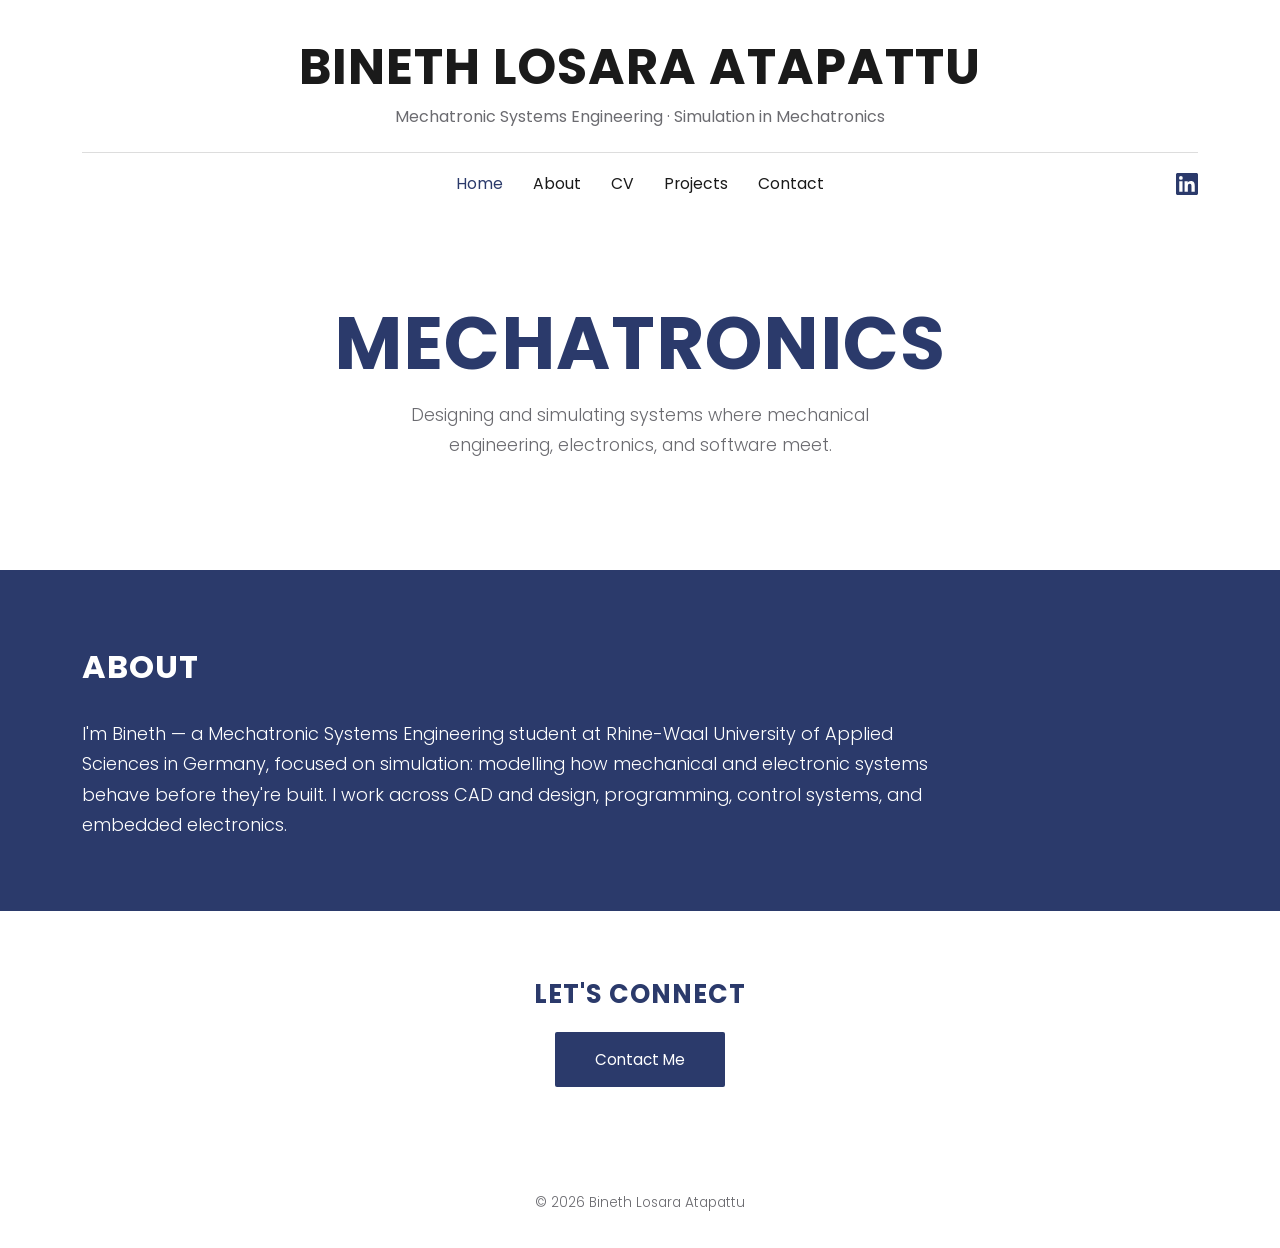
==== commit 26606108: "About: full rectangular photo (no circle); use full name Bineth Losara Atapattu site-wide Co-Authore" ====
--- a/index.html
+++ b/index.html
@@ -3,13 +3,13 @@
 <head>
   <meta charset="UTF-8" />
   <meta name="viewport" content="width=device-width, initial-scale=1.0" />
-  <title>Bineth Atapattu</title>
-  <meta name="description" content="Bineth Atapattu — Mechatronic Systems Engineering student specializing in simulation in mechatronics." />
+  <title>Bineth Losara Atapattu</title>
+  <meta name="description" content="Bineth Losara Atapattu — Mechatronic Systems Engineering student specializing in simulation in mechatronics." />
   <link rel="stylesheet" href="styles.css" />
 </head>
 <body>
   <header class="site">
-    <a href="index.html" class="name">Bineth Atapattu</a>
+    <a href="index.html" class="name">Bineth Losara Atapattu</a>
     <div class="tagline">Mechatronic Systems Engineering · Simulation in Mechatronics</div>
     <hr class="divider" />
   </header>
@@ -52,7 +52,7 @@
     <a href="contact.html" class="btn">Contact Me</a>
   </section>
 
-  <footer class="site">© <span class="year"></span> Bineth Atapattu</footer>
+  <footer class="site">© <span class="year"></span> Bineth Losara Atapattu</footer>
   <script>document.querySelectorAll('.year').forEach(e=>e.textContent=new Date().getFullYear());</script>
 </body>
 </html>
--- a/styles.css
+++ b/styles.css
@@ -88,8 +88,8 @@
   max-width: var(--max); margin: 0 auto; padding: 80px 32px 90px;
   display: grid; grid-template-columns: 1fr 1fr; gap: 70px; align-items: center;
 }
-.story .photo-circle {
-  width: min(44vw, 460px); aspect-ratio: 1/1; border-radius: 50%;
+.story .photo-rect-about {
+  width: min(44vw, 460px); aspect-ratio: 4/5; border-radius: 4px;
   object-fit: cover; object-position: center 22%; background: #e6e6e6; justify-self: center;
 }
 .story h2 { font-size: clamp(2rem, 4vw, 3rem); margin-bottom: 28px; }
@@ -149,7 +149,7 @@
   .hero .inner, .story .inner { grid-template-columns: 1fr; gap: 36px; text-align: center; }
   .hero .hero-sub, .story p, .story p.note { margin-left: auto; margin-right: auto; }
   .hero .photo-rect { max-width: 320px; margin: 0 auto; }
-  .story .photo-circle { width: min(72vw, 340px); }
+  .story .photo-rect-about { width: min(72vw, 320px); }
   .tl-row { grid-template-columns: 1fr; gap: 8px; text-align: center; justify-items: center; }
   nav .social { display: none; }
   nav .menu { gap: 18px; }
